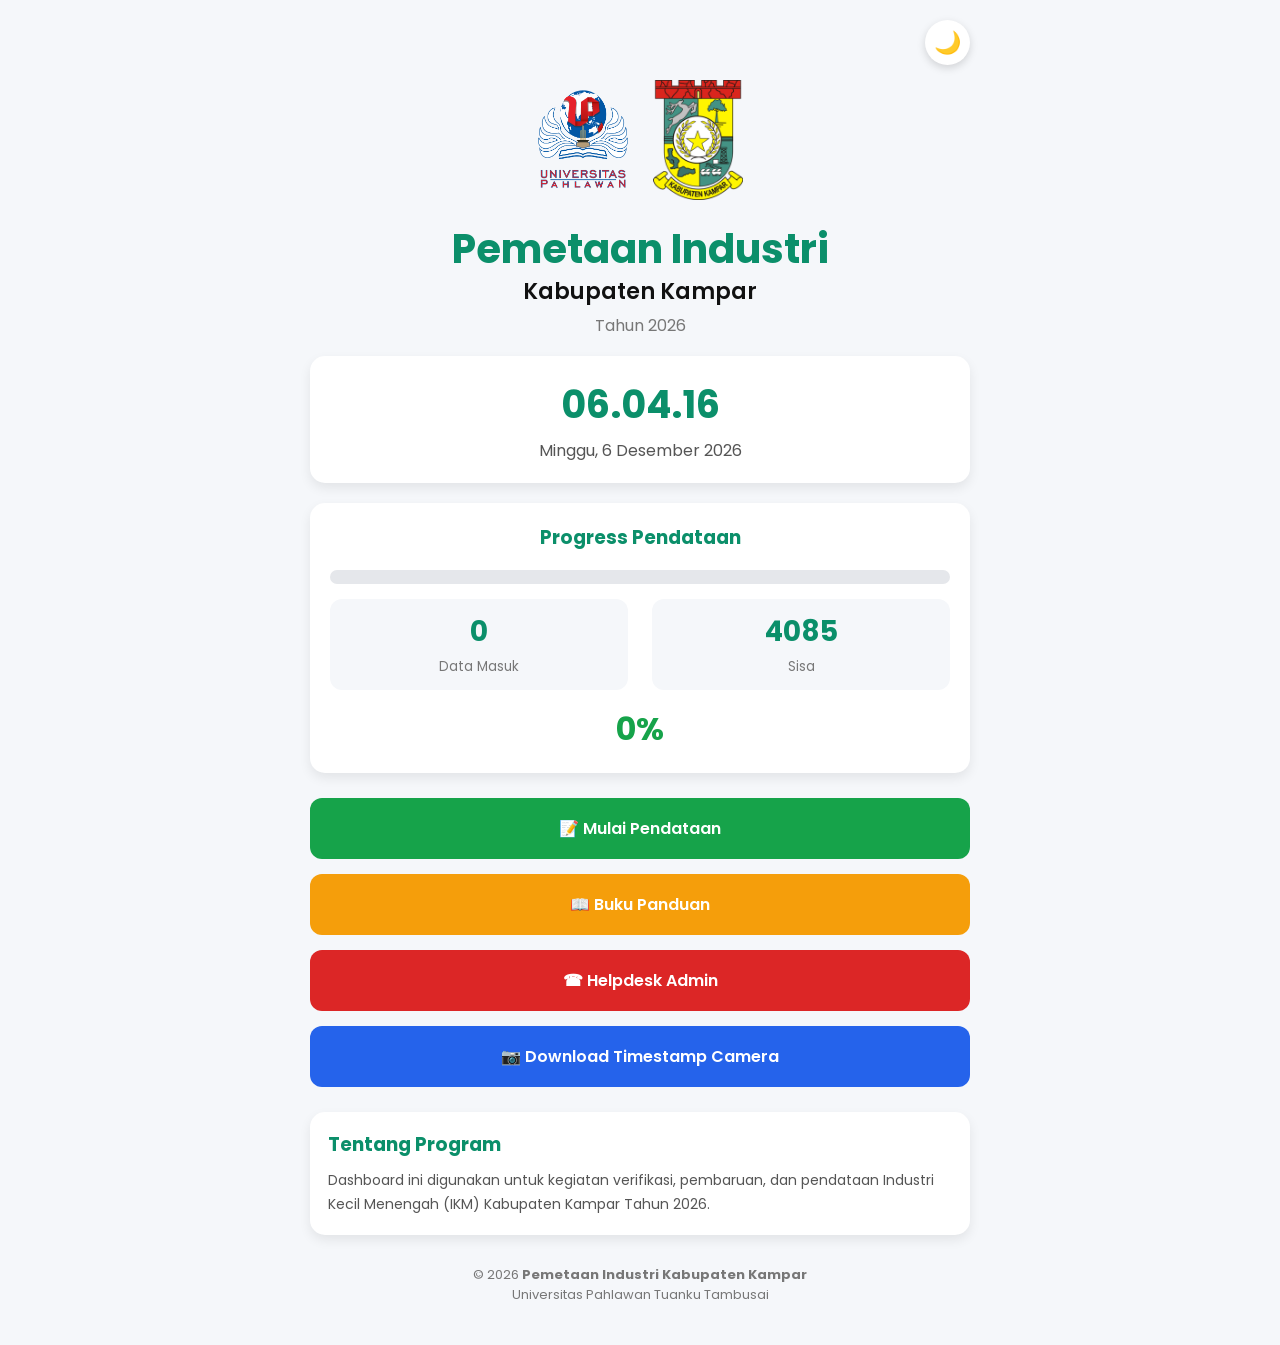
==== index.html @ 6cbf024d "Add files via upload" ====
<!DOCTYPE html>
<html lang="id">

<head>
    <meta charset="UTF-8">
    <meta name="viewport" content="width=device-width, initial-scale=1.0">
    <title>Pemetaan Industri Kabupaten Kampar 2026</title>
    <link rel="icon" type="image/png" href="favicon.png">
    <!-- Google Font -->
    <link href="https://fonts.googleapis.com/css2?family=Poppins:wght@300;400;500;600;700&display=swap"
        rel="stylesheet">
    <!-- CSS -->
    <link rel="stylesheet" href="style.css">
</head>

<body>
    <div class="container">
        <div class="theme-toggle">
            <button id="themeBtn">🌙</button>
        </div>
        <!-- Logo -->
       <div class="logo">
            <img src="logo-uptt.png" alt="Logo Universitas Pahlawan">
            <img src="logo-kampar.png" alt="Logo Kabupaten Kampar">
        </div>

        <!-- Judul -->
        <h1>Pemetaan Industri</h1>
        <h2>Kabupaten Kampar</h2>
        <p class="tahun">Tahun 2026</p>
        <!-- Jam -->
        <div class="clock-card">
            <div id="clock"></div>
            <div id="date"></div>
        </div>

<!-- Progress Card -->
<div class="progress-card">
    <h3>Progress Pendataan</h3>
    <div class="progress">
        <div class="progress-fill" id="progressFill"></div>
    </div>
    <div class="progress-info">
        <div>
            <h4 id="totalData">0</h4>
            <small>Data Masuk</small>
        </div>
        <div>
            <h4 id="sisaData">4085</h4>
            <small>Sisa</small>
        </div>
    </div>
    <div class="persentase">
        <span id="persen">0%</span>
    </div>
</div>

        <!-- Tombol -->
        <div class="menu">
            <a href="https://forms.gle/2DaTm9S4KDjdzZkw9" target="_blank" class="btn hijau">
                📝 Mulai Pendataan
            </a>
            <a href="https://drive.google.com/drive/folders/1jVsfu56c_VIiSaPKM5tussu9ZVyKzWVd?usp=sharing" target="_blank" class="btn orange">
                📖 Buku Panduan
            </a>
            <a href="https://wa.me/6281261307406" target="_blank" class="btn merah">
                ☎ Helpdesk Admin
            </a>
            <a href="https://play.google.com/store/apps/details?id=com.jeyluta.timestampcamerafree"
                target="_blank" class="btn biru">
                📷 Download Timestamp Camera
            </a>
        </div>

        <!-- Informasi -->
        <div class="info">
            <h3>Tentang Program</h3>
            <p>
                Dashboard ini digunakan untuk kegiatan verifikasi, pembaruan,
                dan pendataan Industri Kecil Menengah (IKM)
                Kabupaten Kampar Tahun 2026.
            </p>
        </div>

        <!-- Footer -->

        <footer>
        © 2026 <strong>Pemetaan Industri Kabupaten Kampar</strong><br>
        Universitas Pahlawan Tuanku Tambusai    
        </footer>
    </div>
    <script src="script.js"></script>
</body>
</html>
---- style.css ----
*{
    margin:0;
    padding:0;
    box-sizing:border-box;
}

body{
    background:#F5F7FA;
    font-family:'Poppins',sans-serif;
}

.container{
    max-width:480px;
    margin:auto;
    padding:20px;
}

.logo{
    display:flex;
    justify-content:center;
    gap:25px;
    margin-top:15px;
    margin-bottom:25px;
}
.logo img{
    width:70px;
}

h1{
    text-align:center;
    color:#0B8F6A;
    font-size:40px;
    font-weight:700;
    margin:0;
    line-height:1.2;
}

h2{
    text-align:center;
    color:#111;
    font-size:22px;
    font-weight:600;
    margin:6px 0 0 0;
    line-height:1.2;
}

.tahun{
    text-align:center;
    color:#777;
    font-size:16px;
    margin:8px 0 18px 0;
}

.clock-card{
    background:white;
    border-radius:15px;
    padding:20px;
    text-align:center;
    box-shadow:0 5px 12px rgba(0,0,0,.08);
}

#clock{
    font-size:38px;
    font-weight:bold;
    color:#0B8F6A;
}

#date{
    margin-top:5px;
    color:#555;
}

.menu{
    margin-top:25px;
}

.btn{
    display:block;
    width:100%;
    text-decoration:none;
    color:white;
    padding:18px;
    text-align:center;
    border-radius:12px;
    margin-bottom:15px;
    font-weight:600;
    transition:.25s;
}

.btn:hover{
    transform:scale(1.02);
}

.hijau{
    background:#16A34A;
}

.biru{
    background:#2563EB;
}

.orange{
    background:#F59E0B;
}

.merah{
    background:#DC2626;
}

.info{
    margin-top:25px;
    background:white;
    padding:18px;
    border-radius:15px;
    box-shadow:0 5px 12px rgba(0,0,0,.08);
}

.info h3{
    margin-bottom:10px;
    color:#0B8F6A;
}

.info p{
    font-size:14px;
    line-height:1.7;
    color:#555;
}

footer{
    text-align:center;
    margin-top:30px;
    margin-bottom:20px;
    color:#777;
    font-size:13px;
}

@media(min-width:768px){
.container{
    max-width:700px;
}

.logo img{
    width:90px;
}

.progress-card{
    background:#fff;
    margin-top:20px;
    padding:20px;
    border-radius:15px;
    box-shadow:0 5px 12px rgba(0,0,0,.08);
}

.progress-card h3{
    text-align:center;
    color:#0B8F6A;
    margin-bottom:18px;
}

.progress{
    width:100%;
    height:14px;
    background:#E5E7EB;
    border-radius:50px;
    overflow:hidden;
}

.progress-fill{
    width:0%;
    height:100%;
    background:#16A34A;
    transition:1s;
}

.progress-info{
    display:flex;
    justify-content:space-between;
    margin-top:15px;
}

.progress-info div{
    width:48%;
    text-align:center;
    background:#F5F7FA;
    border-radius:12px;
    padding:12px;
}

.progress-info h4{
    font-size:28px;
    color:#0B8F6A;
}

.progress-info small{
    color:#777;
}

.persentase{
    text-align:center;
    margin-top:15px;
    font-size:32px;
    font-weight:bold;
    color:#16A34A;
}

.theme-toggle{
    display:flex;
    justify-content:flex-end;
    margin-bottom:15px;
}

#themeBtn{
    width:45px;
    height:45px;
    border:none;
    border-radius:50%;
    background:#ffffff;
    cursor:pointer;
    font-size:22px;
    box-shadow:0 3px 8px rgba(0,0,0,.15);
    transition:.3s;
}

#themeBtn:hover{
    transform:rotate(20deg);
}

.dark-mode{
    background:#121212;
    color:white;
}

.dark-mode .clock-card,
.dark-mode .progress-card,
.dark-mode .info{
    background:#1E1E1E;
    color:white;
}

.dark-mode h1{
    color:#57D18C;
}

.dark-mode h2,
.dark-mode h3,
.dark-mode p,
.dark-mode footer,
.dark-mode #date{
    color:#EEEEEE;
}

.dark-mode .progress-info div{
    background:#2A2A2A;
}

.dark-mode #themeBtn{
    background:#2A2A2A;
    color:white;
}
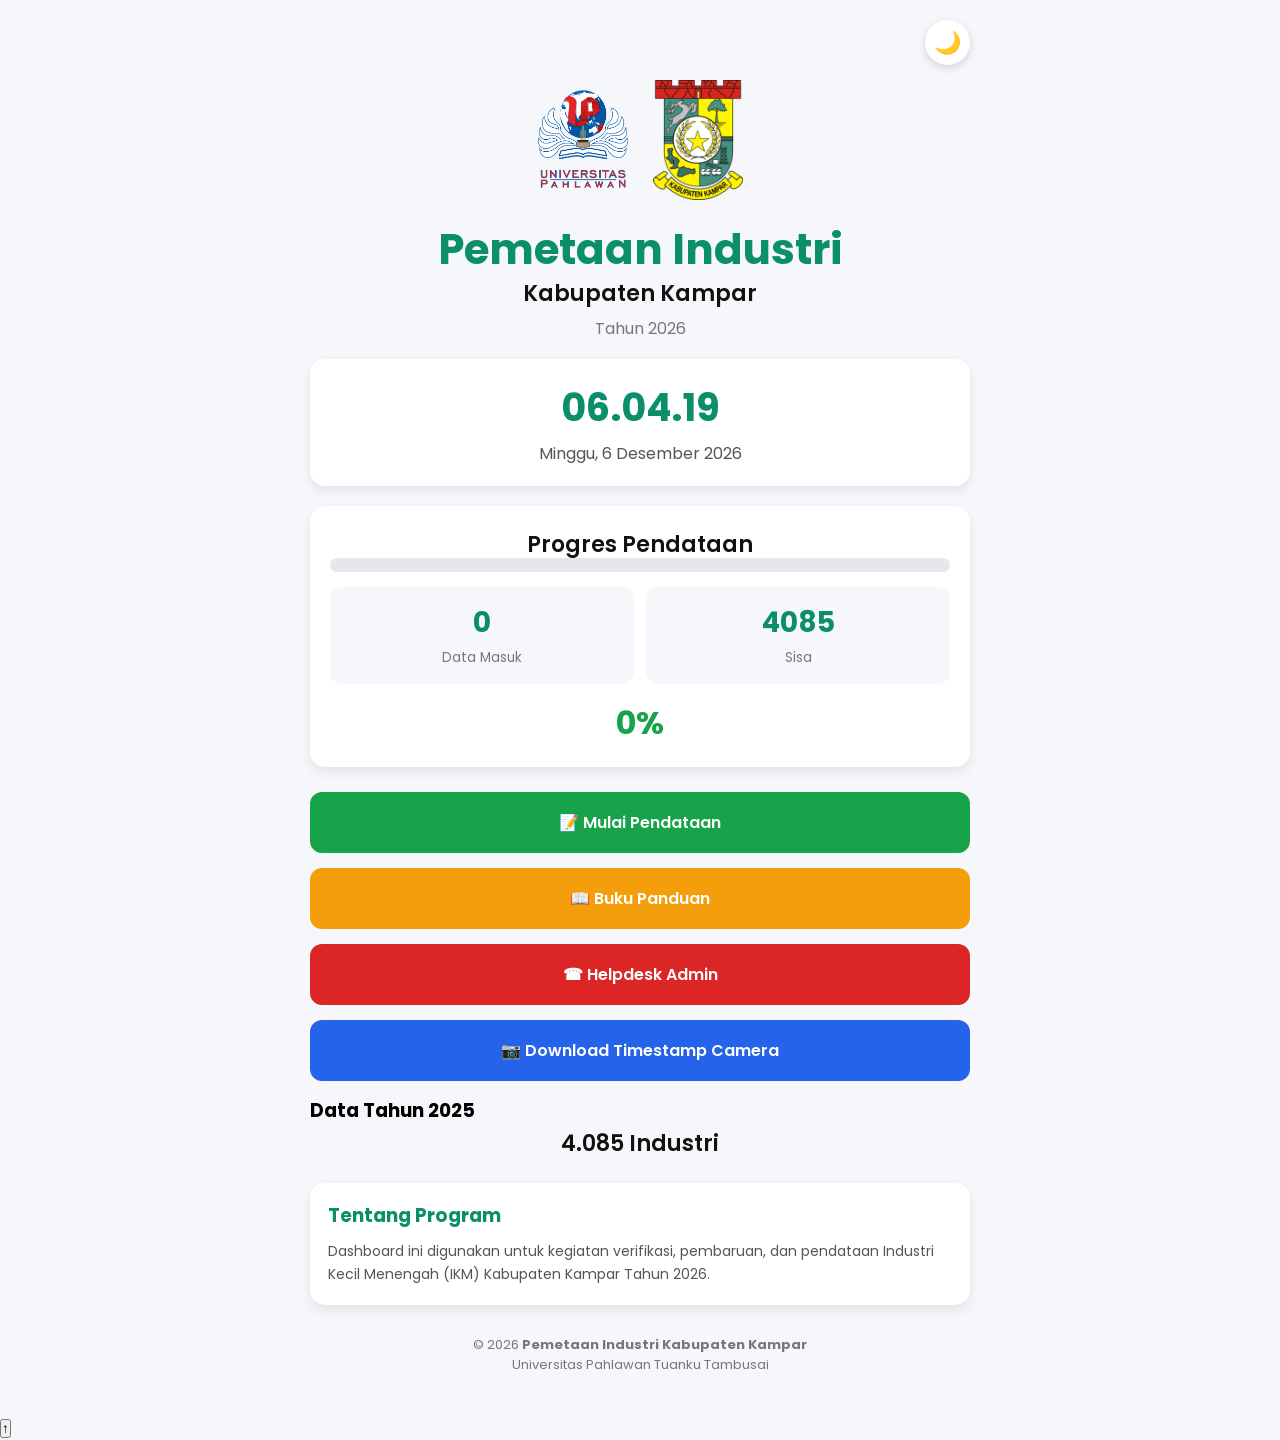
==== commit 46432a24: "index.html" ====
--- a/index.html
+++ b/index.html
@@ -35,8 +35,8 @@
         </div>
 
 <!-- Progress Card -->
-<div class="progress-card">
-    <h3>Progress Pendataan</h3>
+    <div class="progress-card">
+        <h2>Progres Pendataan</h2>
     <div class="progress">
         <div class="progress-fill" id="progressFill"></div>
     </div>
@@ -53,23 +53,29 @@
     <div class="persentase">
         <span id="persen">0%</span>
     </div>
-</div>
+    </div>
 
         <!-- Tombol -->
         <div class="menu">
             <a href="https://forms.gle/2DaTm9S4KDjdzZkw9" target="_blank" class="btn hijau">
-                📝 Mulai Pendataan
+                📝  Mulai Pendataan
             </a>
             <a href="https://drive.google.com/drive/folders/1jVsfu56c_VIiSaPKM5tussu9ZVyKzWVd?usp=sharing" target="_blank" class="btn orange">
-                📖 Buku Panduan
+                📖  Buku Panduan
             </a>
             <a href="https://wa.me/6281261307406" target="_blank" class="btn merah">
-                ☎ Helpdesk Admin
+                ☎  Helpdesk Admin
             </a>
             <a href="https://play.google.com/store/apps/details?id=com.jeyluta.timestampcamerafree"
                 target="_blank" class="btn biru">
-                📷 Download Timestamp Camera
+                📷  Download Timestamp Camera
             </a>
+        </div>
+
+        <!-- ikm2025 -->
+        <div class="ikm2025-card">
+            <h3>Data Tahun 2025</h3>
+            <h2>4.085 Industri</h2>
         </div>
 
         <!-- Informasi -->
@@ -82,6 +88,7 @@
             </p>
         </div>
 
+
         <!-- Footer -->
 
         <footer>
@@ -89,6 +96,9 @@
         Universitas Pahlawan Tuanku Tambusai    
         </footer>
     </div>
+    <button id="topBtn" title="Kembali ke Atas">
+    ↑
+    </button>
     <script src="script.js"></script>
 </body>
-</html>+</html>
--- a/style.css
+++ b/style.css
@@ -134,15 +134,6 @@
     font-size:13px;
 }
 
-@media(min-width:768px){
-.container{
-    max-width:700px;
-}
-
-.logo img{
-    width:90px;
-}
-
 .progress-card{
     background:#fff;
     margin-top:20px;
@@ -173,17 +164,17 @@
 }
 
 .progress-info{
-    display:flex;
-    justify-content:space-between;
+    display:grid;
+    grid-template-columns:repeat(2,1fr);
+    gap:12px;
     margin-top:15px;
 }
 
 .progress-info div{
-    width:48%;
-    text-align:center;
     background:#F5F7FA;
+    padding:15px;
     border-radius:12px;
-    padding:12px;
+    text-align:center;
 }
 
 .progress-info h4{
@@ -225,7 +216,7 @@
     transform:rotate(20deg);
 }
 
-.dark-mode{
+body.dark-mode{
     background:#121212;
     color:white;
 }
@@ -256,4 +247,55 @@
 .dark-mode #themeBtn{
     background:#2A2A2A;
     color:white;
-}+}
+
+
+body.dark-mode{
+    background:#121212;
+    color:#fff;
+}
+
+body.dark-mode .clock-card,
+body.dark-mode .progress-card,
+body.dark-mode .info{
+    background:#1E1E1E;
+    color:#fff;
+}
+
+body.dark-mode h1{
+    color:#57D18C;
+}
+
+body.dark-mode h2,
+body.dark-mode h3,
+body.dark-mode p,
+body.dark-mode footer,
+body.dark-mode #date,
+body.dark-mode .tahun{
+    color:#E5E5E5;
+}
+
+body.dark-mode .progress-info div{
+    background:#2A2A2A;
+}
+
+body.dark-mode #themeBtn{
+    background:#2A2A2A;
+    color:#fff;
+}
+
+@media (min-width:768px){
+
+    .container{
+        max-width:700px;
+    }
+
+    .logo img{
+        width:90px;
+    }
+
+    h1{
+        font-size:42px;
+    }
+
+}
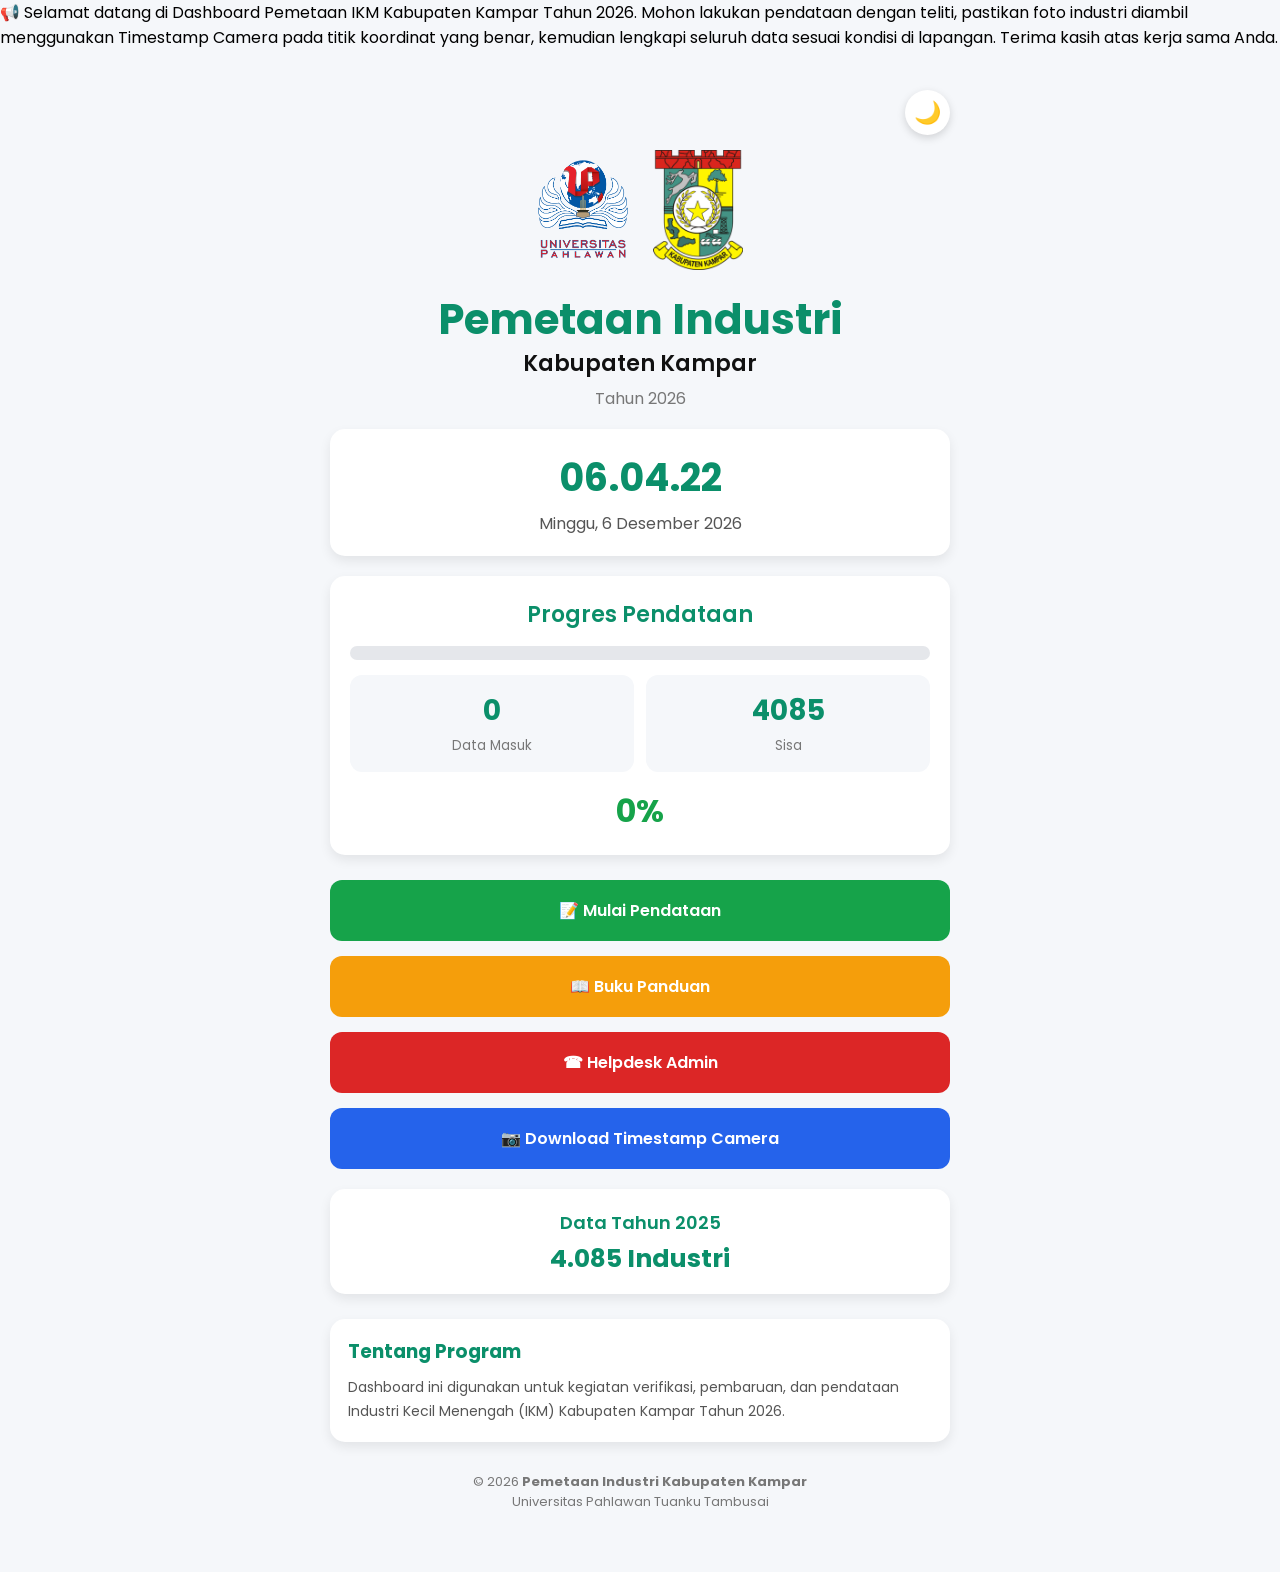
==== commit 004bd167: "index.html" ====
--- a/index.html
+++ b/index.html
@@ -14,6 +14,13 @@
 </head>
 
 <body>
+<div class="running-text">
+    <div class="running-content">
+        📢 Selamat datang di Dashboard Pemetaan IKM Kabupaten Kampar Tahun 2026. Mohon lakukan pendataan dengan teliti, pastikan foto industri diambil menggunakan Timestamp Camera pada titik koordinat yang benar, kemudian lengkapi seluruh data sesuai kondisi di lapangan. Terima kasih atas kerja sama Anda.
+    </div>
+</div>
+<div class="container">
+
     <div class="container">
         <div class="theme-toggle">
             <button id="themeBtn">🌙</button>
@@ -28,6 +35,7 @@
         <h1>Pemetaan Industri</h1>
         <h2>Kabupaten Kampar</h2>
         <p class="tahun">Tahun 2026</p>
+        
         <!-- Jam -->
         <div class="clock-card">
             <div id="clock"></div>
--- a/style.css
+++ b/style.css
@@ -142,11 +142,12 @@
     box-shadow:0 5px 12px rgba(0,0,0,.08);
 }
 
-.progress-card h3{
+.progress-card h2{
     text-align:center;
     color:#0B8F6A;
     margin-bottom:18px;
 }
+
 
 .progress{
     width:100%;
@@ -156,6 +157,7 @@
     overflow:hidden;
 }
 
+
 .progress-fill{
     width:0%;
     height:100%;
@@ -193,6 +195,30 @@
     font-weight:bold;
     color:#16A34A;
 }
+
+.ikm2025-card{
+    margin-top:20px;
+    background:#fff;
+    border-radius:15px;
+    padding:20px;
+    text-align:center;
+    box-shadow:0 5px 12px rgba(0,0,0,.08);
+}
+
+.ikm2025-card h3{
+    font-size:18px;
+    font-weight:600;
+    color:#0B8F6A;
+    margin-bottom:8px;
+}
+
+.ikm2025-card h2{
+    font-size:25px;
+    font-weight:700;
+    color:#0B8F6A;
+    margin:0;
+}
+
 
 .theme-toggle{
     display:flex;
@@ -257,6 +283,7 @@
 
 body.dark-mode .clock-card,
 body.dark-mode .progress-card,
+body.dark-mode .ikm2025-card,
 body.dark-mode .info{
     background:#1E1E1E;
     color:#fff;
@@ -299,3 +326,25 @@
     }
 
 }
+
+#topBtn{
+    position:fixed;
+    bottom:25px;
+    right:20px;
+    width:50px;
+    height:50px;
+    border:none;
+    border-radius:50%;
+    background:#0B8F6A;
+    color:#fff;
+    font-size:25px;
+    cursor:pointer;
+    display:none;
+    box-shadow:0 5px 12px rgba(0,0,0,.25);
+    transition:.3s;
+    z-index:999;
+}
+
+#topBtn:hover{
+    transform:translateY(-3px);
+    background:#087355;
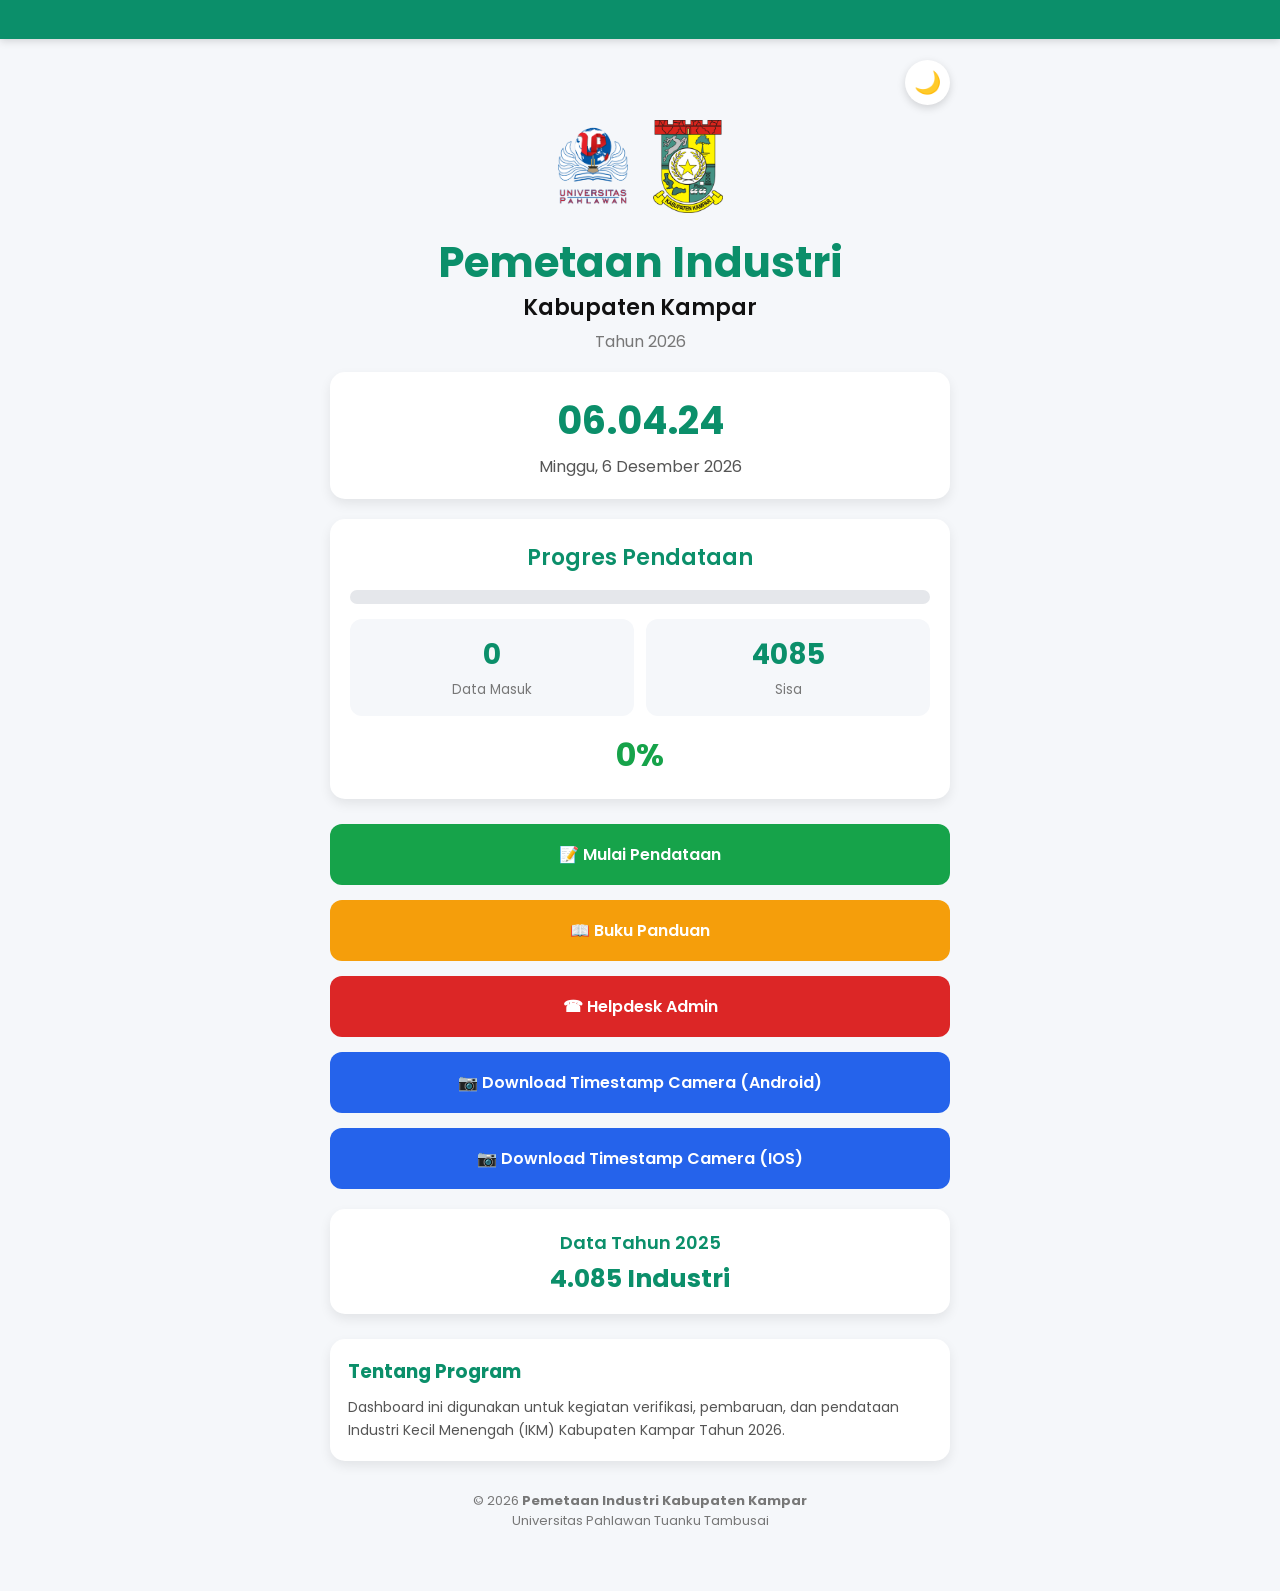
==== commit 1405308a: "index.html" ====
--- a/index.html
+++ b/index.html
@@ -76,7 +76,11 @@
             </a>
             <a href="https://play.google.com/store/apps/details?id=com.jeyluta.timestampcamerafree"
                 target="_blank" class="btn biru">
-                📷  Download Timestamp Camera
+                📷  Download Timestamp Camera (Android)
+            </a>
+            <a href="https://apps.apple.com/id/app/timestamp-camera-basic/id840110184?l=id"
+                target="_blank" class="btn biru">
+                📷  Download Timestamp Camera (IOS)
             </a>
         </div>
 
--- a/style.css
+++ b/style.css
@@ -12,7 +12,7 @@
 .container{
     max-width:480px;
     margin:auto;
-    padding:20px;
+    padding:30px 20px 20px;
 }
 
 .logo{
@@ -109,15 +109,30 @@
 
 .info{
     margin-top:25px;
-    background:white;
+    background:#fff;
     padding:18px;
     border-radius:15px;
     box-shadow:0 5px 12px rgba(0,0,0,.08);
+    transition:all .3s cubic-bezier(.22,1,.36,1);
+    cursor:default;
+}
+
+.info:hover{
+    transform:translateY(-4px);
+    background:#FCFEFD;
+    box-shadow:
+        0 12px 24px rgba(0,0,0,.08),
+        0 0 0 1px rgba(22,163,74,.12);
 }
 
 .info h3{
     margin-bottom:10px;
     color:#0B8F6A;
+    transition:color .3s ease;
+}
+
+.info:hover h3{
+    color:#16A34A;
 }
 
 .info p{
@@ -309,6 +324,10 @@
 body.dark-mode #themeBtn{
     background:#2A2A2A;
     color:#fff;
+}
+
+body.dark-mode .running-text{
+    background:#1B5E20;
 }
 
 @media (min-width:768px){
@@ -348,3 +367,89 @@
 #topBtn:hover{
     transform:translateY(-3px);
     background:#087355;
+}
+
+/* ================= RUNNING TEXT ================= */
+
+.running-text{
+    position:fixed;
+    top:0;
+    left:0;
+    width:100%;
+    background:#0B8F6A;
+    color:#fff;
+    overflow:hidden;
+    white-space:nowrap;
+    padding:7px 0;
+    z-index:9999;
+    box-shadow:0 2px 8px rgba(0,0,0,.15);
+}
+
+.running-content{
+    display:inline-block;
+    padding-left:100%;
+    animation:marquee 66s linear infinite;
+}
+
+.running-text{
+    cursor:pointer;
+}
+
+.running-text:hover .running-content{
+    animation-play-state: paused;
+}
+
+@keyframes marquee{
+    from{
+        transform:translateX(0);
+    }
+    to{
+        transform:translateX(-100%);
+    }
+
+}
+
+.ikm2025-card{
+    margin-top:20px;
+    background:#fff;
+    border-radius:15px;
+    padding:20px;
+    text-align:center;
+    box-shadow:0 5px 12px rgba(0,0,0,.08);
+    transition:all .3s cubic-bezier(.22,1,.36,1);
+}
+
+.ikm2025-card:hover{
+    transform:translateY(-4px);
+    background:#FCFEFD;
+    box-shadow:
+        0 12px 24px rgba(0,0,0,.08),
+        0 0 0 1px rgba(22,163,74,.12);
+
+}
+
+.ikm2025-card h2,
+.ikm2025-card h3{
+    transition:color .3s ease;
+}
+
+.ikm2025-card:hover h2,
+.ikm2025-card:hover h3{
+    color:#16A34A;
+}
+
+.logo img{
+    width:70px;
+    transition:all .35s cubic-bezier(.22,1,.36,1);
+    cursor:pointer;
+}
+
+.logo img:hover{
+
+    transform:scale(1.08);
+
+    filter:
+        drop-shadow(0 0 8px rgba(22,163,74,.25))
+        drop-shadow(0 8px 16px rgba(0,0,0,.15));
+
+}
